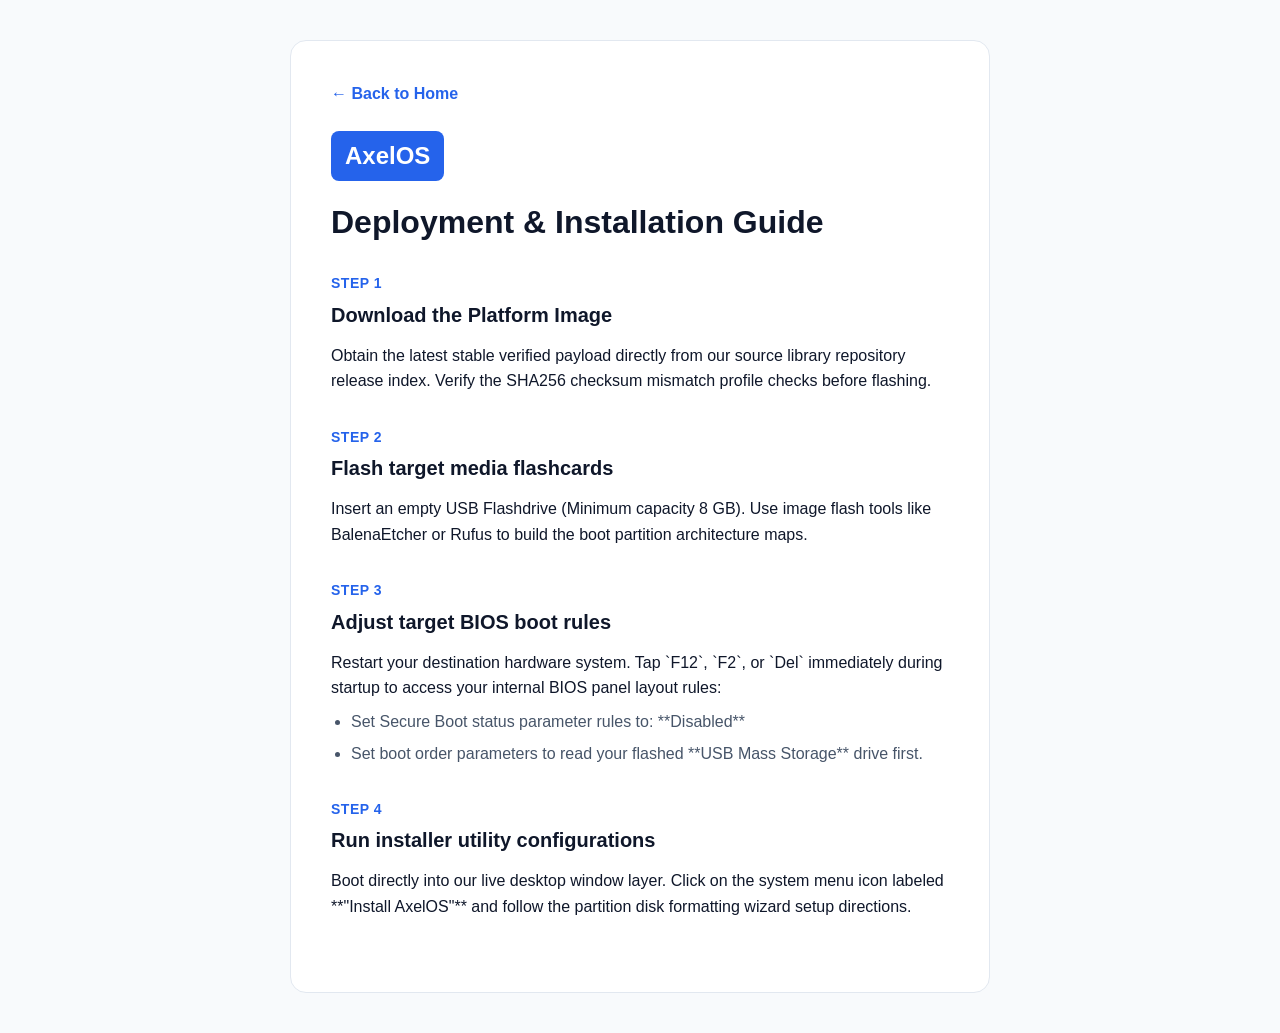
==== guide/index.html @ 76dee12b "Create index.html" ====
<!DOCTYPE html>
<html lang="en">
<head>
    <meta charset="UTF-8">
    <meta name="viewport" content="width=device-width, initial-scale=1.0">
    <title>AxelOS - Installation Guide</title>
    <style>
        * { box-sizing: border-box; margin: 0; padding: 0; }
        body { font-family: -apple-system, BlinkMacSystemFont, "Segoe UI", Roboto, sans-serif; background-color: #f8fafc; color: #0f172a; padding: 40px 20px; line-height: 1.6; }
        .guide-box { max-width: 700px; margin: 0 auto; background: white; padding: 40px; border-radius: 16px; border: 1px solid #e2e8f0; }
        .back-link { display: inline-block; text-decoration: none; color: #2563eb; font-weight: 600; margin-bottom: 24px; }
        .logo-text { font-size: 24px; font-weight: 800; color: #ffffff; background: #2563eb; padding: 6px 14px; border-radius: 8px; display: inline-block; margin-bottom: 16px; }
        h1 { font-size: 32px; font-weight: 800; margin-bottom: 24px; tracking: -0.5px; }
        .step { margin-bottom: 32px; }
        .step-num { font-size: 14px; font-weight: 700; color: #2563eb; text-transform: uppercase; letter-spacing: 0.5px; }
        h3 { font-size: 20px; font-weight: 700; margin: 4px 0 12px 0; }
        ol, ul { padding-left: 20px; margin-top: 8px; color: #475569; }
        li { margin-bottom: 6px; }
    </style>
</head>
<body>

    <div class="guide-box">
        <a href="../" class="back-link">&larr; Back to Home</a><br>
        <div class="logo-text">AxelOS</div>
        <h1>Deployment & Installation Guide</h1>

        <div class="step">
            <div class="step-num">Step 1</div>
            <h3>Download the Platform Image</h3>
            <p>Obtain the latest stable verified payload directly from our source library repository release index. Verify the SHA256 checksum mismatch profile checks before flashing.</p>
        </div>

        <div class="step">
            <div class="step-num">Step 2</div>
            <h3>Flash target media flashcards</h3>
            <p>Insert an empty USB Flashdrive (Minimum capacity 8 GB). Use image flash tools like BalenaEtcher or Rufus to build the boot partition architecture maps.</p>
        </div>

        <div class="step">
            <div class="step-num">Step 3</div>
            <h3>Adjust target BIOS boot rules</h3>
            <p>Restart your destination hardware system. Tap `F12`, `F2`, or `Del` immediately during startup to access your internal BIOS panel layout rules:</p>
            <ul>
                <li>Set Secure Boot status parameter rules to: **Disabled**</li>
                <li>Set boot order parameters to read your flashed **USB Mass Storage** drive first.</li>
            </ul>
        </div>

        <div class="step">
            <div class="step-num">Step 4</div>
            <h3>Run installer utility configurations</h3>
            <p>Boot directly into our live desktop window layer. Click on the system menu icon labeled **"Install AxelOS"** and follow the partition disk formatting wizard setup directions.</p>
        </div>
    </div>

</body>
</html>
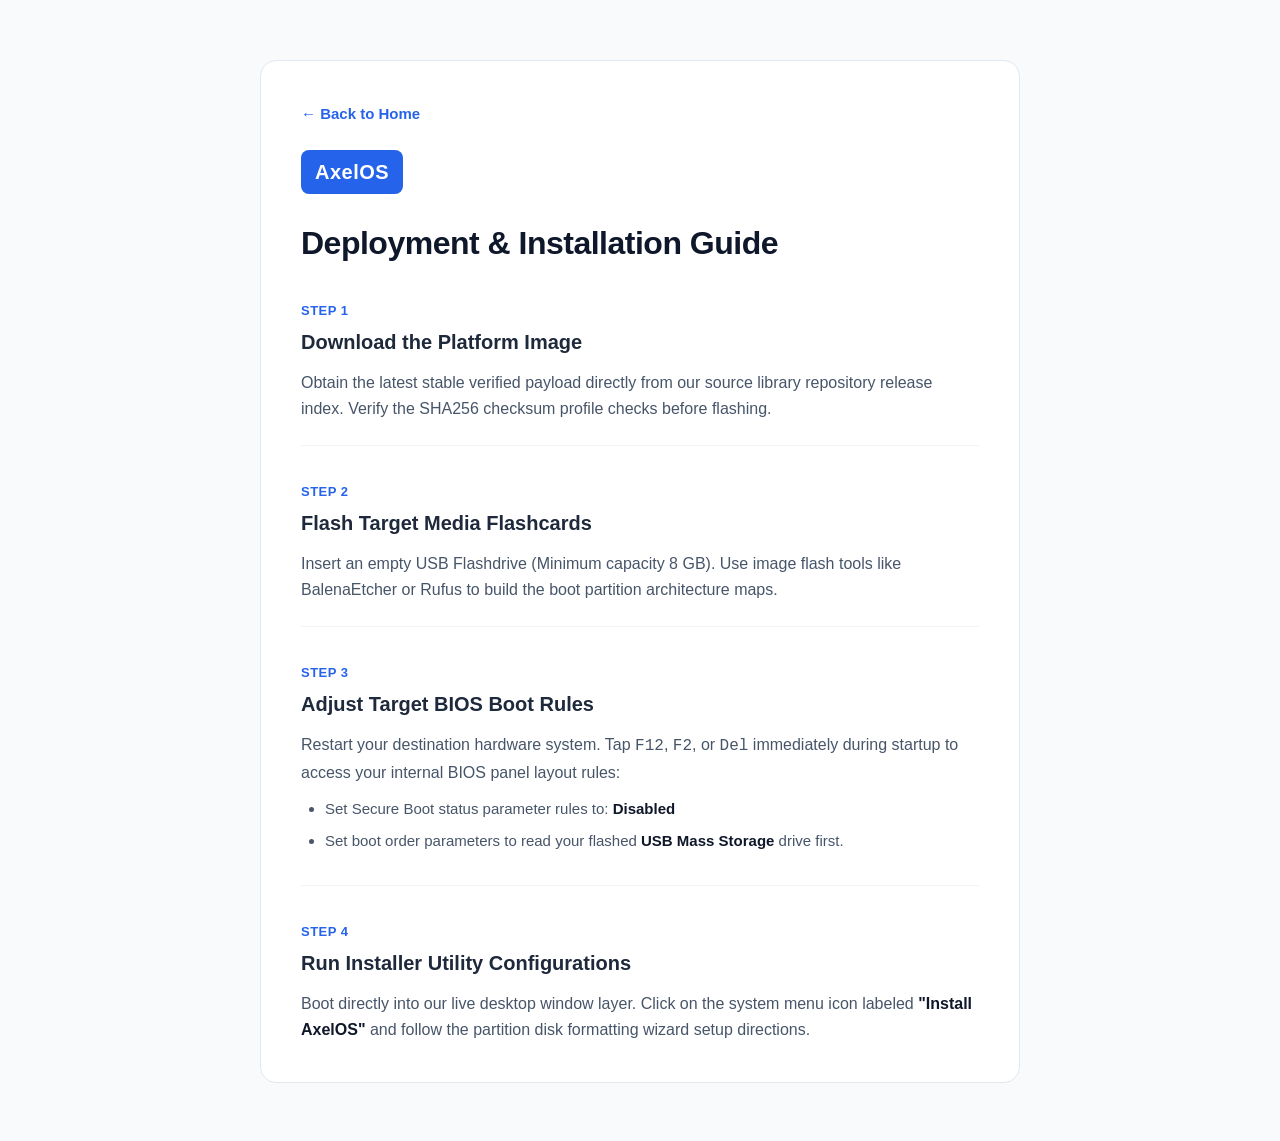
==== commit e492d4be: "Update index.html" ====
--- a/guide/index.html
+++ b/guide/index.html
@@ -6,51 +6,64 @@
     <title>AxelOS - Installation Guide</title>
     <style>
         * { box-sizing: border-box; margin: 0; padding: 0; }
-        body { font-family: -apple-system, BlinkMacSystemFont, "Segoe UI", Roboto, sans-serif; background-color: #f8fafc; color: #0f172a; padding: 40px 20px; line-height: 1.6; }
-        .guide-box { max-width: 700px; margin: 0 auto; background: white; padding: 40px; border-radius: 16px; border: 1px solid #e2e8f0; }
-        .back-link { display: inline-block; text-decoration: none; color: #2563eb; font-weight: 600; margin-bottom: 24px; }
-        .logo-text { font-size: 24px; font-weight: 800; color: #ffffff; background: #2563eb; padding: 6px 14px; border-radius: 8px; display: inline-block; margin-bottom: 16px; }
-        h1 { font-size: 32px; font-weight: 800; margin-bottom: 24px; tracking: -0.5px; }
-        .step { margin-bottom: 32px; }
-        .step-num { font-size: 14px; font-weight: 700; color: #2563eb; text-transform: uppercase; letter-spacing: 0.5px; }
-        h3 { font-size: 20px; font-weight: 700; margin: 4px 0 12px 0; }
-        ol, ul { padding-left: 20px; margin-top: 8px; color: #475569; }
-        li { margin-bottom: 6px; }
+        body { font-family: -apple-system, BlinkMacSystemFont, "Segoe UI", Roboto, sans-serif; background-color: #f8fafc; color: #0f172a; padding: 60px 20px; line-height: 1.6; }
+        
+        /* Fixed layout container wrapper */
+        .guide-box { max-width: 760px; margin: 0 auto; background: #ffffff; padding: 40px; border-radius: 16px; border: 1px solid #e2e8f0; shadow: 0 1px 3px rgba(0,0,0,0.05); }
+        
+        .back-link { display: inline-block; text-decoration: none; color: #2563eb; font-weight: 600; margin-bottom: 24px; font-size: 15px; }
+        .back-link:hover { text-decoration: underline; }
+        
+        .logo-badge { font-size: 20px; font-weight: 800; color: #ffffff; background: #2563eb; padding: 6px 14px; border-radius: 8px; display: inline-block; letter-spacing: 0.5px; margin-bottom: 24px; }
+        h1 { font-size: 32px; font-weight: 800; margin-bottom: 32px; letter-spacing: -0.5px; color: #0f172a; }
+        
+        .step { margin-bottom: 36px; padding-bottom: 24px; border-bottom: 1px solid #f1f5f9; }
+        .step:last-child { border-bottom: none; margin-bottom: 0; padding-bottom: 0; }
+        
+        .step-num { font-size: 13px; font-weight: 700; color: #2563eb; text-transform: uppercase; letter-spacing: 0.5px; }
+        h3 { font-size: 20px; font-weight: 700; margin: 4px 0 12px 0; color: #1e293b; }
+        p { color: #475569; font-size: 16px; }
+        
+        ul { padding-left: 24px; margin-top: 12px; color: #475569; }
+        li { margin-bottom: 8px; font-size: 15px; }
+        strong { color: #0f172a; font-weight: 600; }
     </style>
 </head>
 <body>
 
     <div class="guide-box">
-        <a href="../" class="back-link">&larr; Back to Home</a><br>
-        <div class="logo-text">AxelOS</div>
+        <!-- Relative link to go straight back to your homepage -->
+        <a href="../" class="back-link">&larr; Back to Home</a>
+        <br>
+        <div class="logo-badge">AxelOS</div>
         <h1>Deployment & Installation Guide</h1>
 
         <div class="step">
             <div class="step-num">Step 1</div>
             <h3>Download the Platform Image</h3>
-            <p>Obtain the latest stable verified payload directly from our source library repository release index. Verify the SHA256 checksum mismatch profile checks before flashing.</p>
+            <p>Obtain the latest stable verified payload directly from our source library repository release index. Verify the SHA256 checksum profile checks before flashing.</p>
         </div>
 
         <div class="step">
             <div class="step-num">Step 2</div>
-            <h3>Flash target media flashcards</h3>
+            <h3>Flash Target Media Flashcards</h3>
             <p>Insert an empty USB Flashdrive (Minimum capacity 8 GB). Use image flash tools like BalenaEtcher or Rufus to build the boot partition architecture maps.</p>
         </div>
 
         <div class="step">
             <div class="step-num">Step 3</div>
-            <h3>Adjust target BIOS boot rules</h3>
-            <p>Restart your destination hardware system. Tap `F12`, `F2`, or `Del` immediately during startup to access your internal BIOS panel layout rules:</p>
+            <h3>Adjust Target BIOS Boot Rules</h3>
+            <p>Restart your destination hardware system. Tap <code>F12</code>, <code>F2</code>, or <code>Del</code> immediately during startup to access your internal BIOS panel layout rules:</p>
             <ul>
-                <li>Set Secure Boot status parameter rules to: **Disabled**</li>
-                <li>Set boot order parameters to read your flashed **USB Mass Storage** drive first.</li>
+                <li>Set Secure Boot status parameter rules to: <strong>Disabled</strong></li>
+                <li>Set boot order parameters to read your flashed <strong>USB Mass Storage</strong> drive first.</li>
             </ul>
         </div>
 
         <div class="step">
             <div class="step-num">Step 4</div>
-            <h3>Run installer utility configurations</h3>
-            <p>Boot directly into our live desktop window layer. Click on the system menu icon labeled **"Install AxelOS"** and follow the partition disk formatting wizard setup directions.</p>
+            <h3>Run Installer Utility Configurations</h3>
+            <p>Boot directly into our live desktop window layer. Click on the system menu icon labeled <strong>"Install AxelOS"</strong> and follow the partition disk formatting wizard setup directions.</p>
         </div>
     </div>
 
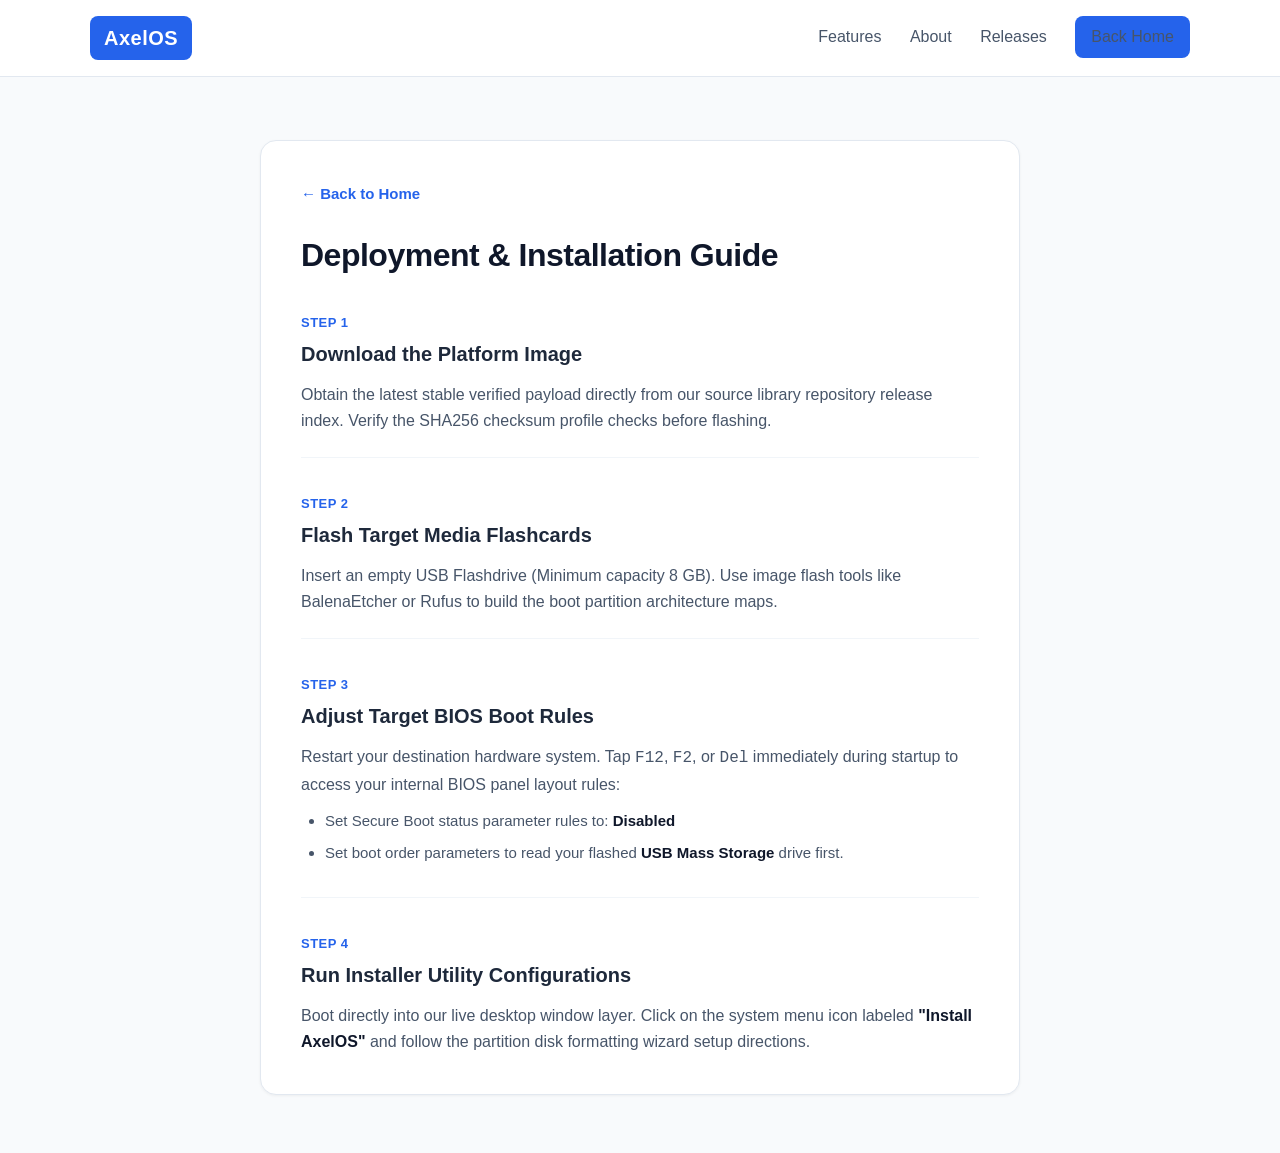
==== commit beb563b1: "Update index.html" ====
--- a/guide/index.html
+++ b/guide/index.html
@@ -7,35 +7,43 @@
     <style>
         * { box-sizing: border-box; margin: 0; padding: 0; }
         body { font-family: -apple-system, BlinkMacSystemFont, "Segoe UI", Roboto, sans-serif; background-color: #f8fafc; color: #0f172a; padding: 60px 20px; line-height: 1.6; }
+        nav { background: #ffffff; border-bottom: 1px solid #e2e8f0; position: fixed; top: 0; left: 0; right: 0; z-index: 100; }
+        .nav-container { max-width: 1100px; margin: 0 auto; padding: 0 20px; display: flex; justify-content: space-between; items: center; padding: 16px 0; }
+        .logo-text { font-size: 20px; font-weight: 800; color: #ffffff; background: #2563eb; padding: 6px 14px; border-radius: 8px; letter-spacing: 0.5px; text-decoration: none; }
+        .nav-links a { margin-left: 24px; text-decoration: none; color: #475569; font-weight: 500; transition: color 0.2s; }
+        .nav-links a:hover { color: #2563eb; }
+        .btn { background: #2563eb; color: #ffffff; padding: 8px 16px; border-radius: 8px; text-decoration: none; font-weight: 500; display: inline-block; }
         
-        /* Fixed layout container wrapper */
-        .guide-box { max-width: 760px; margin: 0 auto; background: #ffffff; padding: 40px; border-radius: 16px; border: 1px solid #e2e8f0; shadow: 0 1px 3px rgba(0,0,0,0.05); }
-        
+        .guide-box { max-width: 760px; margin: 80px auto 0 auto; background: #ffffff; padding: 40px; border-radius: 16px; border: 1px solid #e2e8f0; box-shadow: 0 1px 3px rgba(0,0,0,0.05); }
         .back-link { display: inline-block; text-decoration: none; color: #2563eb; font-weight: 600; margin-bottom: 24px; font-size: 15px; }
         .back-link:hover { text-decoration: underline; }
-        
-        .logo-badge { font-size: 20px; font-weight: 800; color: #ffffff; background: #2563eb; padding: 6px 14px; border-radius: 8px; display: inline-block; letter-spacing: 0.5px; margin-bottom: 24px; }
         h1 { font-size: 32px; font-weight: 800; margin-bottom: 32px; letter-spacing: -0.5px; color: #0f172a; }
         
         .step { margin-bottom: 36px; padding-bottom: 24px; border-bottom: 1px solid #f1f5f9; }
         .step:last-child { border-bottom: none; margin-bottom: 0; padding-bottom: 0; }
-        
         .step-num { font-size: 13px; font-weight: 700; color: #2563eb; text-transform: uppercase; letter-spacing: 0.5px; }
         h3 { font-size: 20px; font-weight: 700; margin: 4px 0 12px 0; color: #1e293b; }
         p { color: #475569; font-size: 16px; }
-        
         ul { padding-left: 24px; margin-top: 12px; color: #475569; }
         li { margin-bottom: 8px; font-size: 15px; }
         strong { color: #0f172a; font-weight: 600; }
     </style>
 </head>
 <body>
-
+    <!-- Independent, static navigation element for the guide subpage -->
+    <nav>
+        <div class="nav-container">
+            <a href="../" class="logo-text">AxelOS</a>
+            <div class="nav-links">
+                <a href="../#features">Features</a>
+                <a href="../#about">About</a>
+                <a href="../#releases">Releases</a>
+                <a href="../" class="btn">Back Home</a>
+            </div>
+        </div>
+    </nav>
     <div class="guide-box">
-        <!-- Relative link to go straight back to your homepage -->
         <a href="../" class="back-link">&larr; Back to Home</a>
-        <br>
-        <div class="logo-badge">AxelOS</div>
         <h1>Deployment & Installation Guide</h1>
 
         <div class="step">
@@ -66,6 +74,5 @@
             <p>Boot directly into our live desktop window layer. Click on the system menu icon labeled <strong>"Install AxelOS"</strong> and follow the partition disk formatting wizard setup directions.</p>
         </div>
     </div>
-
 </body>
 </html>
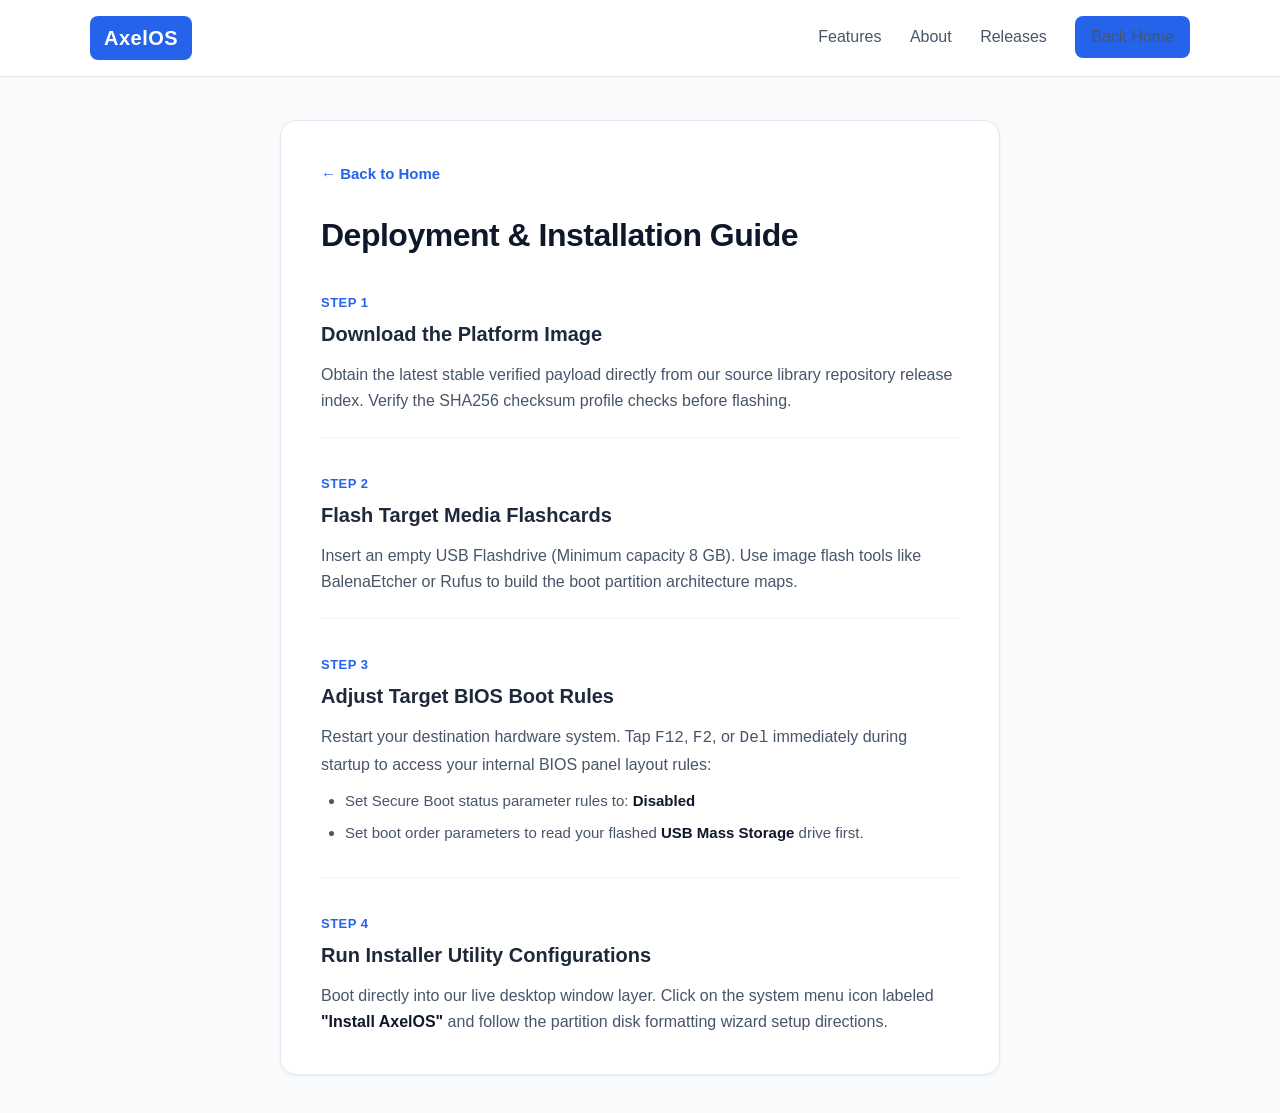
==== commit 009483dc: "Update index.html" ====
--- a/guide/index.html
+++ b/guide/index.html
@@ -6,15 +6,17 @@
     <title>AxelOS - Installation Guide</title>
     <style>
         * { box-sizing: border-box; margin: 0; padding: 0; }
-        body { font-family: -apple-system, BlinkMacSystemFont, "Segoe UI", Roboto, sans-serif; background-color: #f8fafc; color: #0f172a; padding: 60px 20px; line-height: 1.6; }
+        body { font-family: -apple-system, BlinkMacSystemFont, "Segoe UI", Roboto, sans-serif; background-color: #f8fafc; color: #0f172a; padding-top: 80px; line-height: 1.6; }
+        
         nav { background: #ffffff; border-bottom: 1px solid #e2e8f0; position: fixed; top: 0; left: 0; right: 0; z-index: 100; }
         .nav-container { max-width: 1100px; margin: 0 auto; padding: 0 20px; display: flex; justify-content: space-between; items: center; padding: 16px 0; }
         .logo-text { font-size: 20px; font-weight: 800; color: #ffffff; background: #2563eb; padding: 6px 14px; border-radius: 8px; letter-spacing: 0.5px; text-decoration: none; }
-        .nav-links a { margin-left: 24px; text-decoration: none; color: #475569; font-weight: 500; transition: color 0.2s; }
+        .nav-links a { margin-left: 24px; text-decoration: none; color: #475569; font-weight: 500; }
         .nav-links a:hover { color: #2563eb; }
         .btn { background: #2563eb; color: #ffffff; padding: 8px 16px; border-radius: 8px; text-decoration: none; font-weight: 500; display: inline-block; }
         
-        .guide-box { max-width: 760px; margin: 80px auto 0 auto; background: #ffffff; padding: 40px; border-radius: 16px; border: 1px solid #e2e8f0; box-shadow: 0 1px 3px rgba(0,0,0,0.05); }
+        .guide-container { max-width: 760px; margin: 40px auto; padding: 0 20px; }
+        .guide-box { background: #ffffff; padding: 40px; border-radius: 16px; border: 1px solid #e2e8f0; box-shadow: 0 1px 3px rgba(0,0,0,0.05); }
         .back-link { display: inline-block; text-decoration: none; color: #2563eb; font-weight: 600; margin-bottom: 24px; font-size: 15px; }
         .back-link:hover { text-decoration: underline; }
         h1 { font-size: 32px; font-weight: 800; margin-bottom: 32px; letter-spacing: -0.5px; color: #0f172a; }
@@ -30,49 +32,54 @@
     </style>
 </head>
 <body>
-    <!-- Independent, static navigation element for the guide subpage -->
+
     <nav>
         <div class="nav-container">
-            <a href="../" class="logo-text">AxelOS</a>
+            <!-- Explicitly points back to the main homepage root file -->
+            <a href="../index.html" class="logo-text">AxelOS</a>
             <div class="nav-links">
-                <a href="../#features">Features</a>
-                <a href="../#about">About</a>
-                <a href="../#releases">Releases</a>
-                <a href="../" class="btn">Back Home</a>
+                <a href="../index.html#features">Features</a>
+                <a href="../index.html#about">About</a>
+                <a href="../index.html#releases">Releases</a>
+                <a href="../index.html" class="btn">Back Home</a>
             </div>
         </div>
     </nav>
-    <div class="guide-box">
-        <a href="../" class="back-link">&larr; Back to Home</a>
-        <h1>Deployment & Installation Guide</h1>
+    <div class="guide-container">
+        <div class="guide-box">
+            <!-- Explicitly points back to the main homepage root file -->
+            <a href="../index.html" class="back-link">&larr; Back to Home</a>
+            <h1>Deployment & Installation Guide</h1>
 
-        <div class="step">
-            <div class="step-num">Step 1</div>
-            <h3>Download the Platform Image</h3>
-            <p>Obtain the latest stable verified payload directly from our source library repository release index. Verify the SHA256 checksum profile checks before flashing.</p>
-        </div>
+            <div class="step">
+                <div class="step-num">Step 1</div>
+                <h3>Download the Platform Image</h3>
+                <p>Obtain the latest stable verified payload directly from our source library repository release index. Verify the SHA256 checksum profile checks before flashing.</p>
+            </div>
 
-        <div class="step">
-            <div class="step-num">Step 2</div>
-            <h3>Flash Target Media Flashcards</h3>
-            <p>Insert an empty USB Flashdrive (Minimum capacity 8 GB). Use image flash tools like BalenaEtcher or Rufus to build the boot partition architecture maps.</p>
-        </div>
+            <div class="step">
+                <div class="step-num">Step 2</div>
+                <h3>Flash Target Media Flashcards</h3>
+                <p>Insert an empty USB Flashdrive (Minimum capacity 8 GB). Use image flash tools like BalenaEtcher or Rufus to build the boot partition architecture maps.</p>
+            </div>
 
-        <div class="step">
-            <div class="step-num">Step 3</div>
-            <h3>Adjust Target BIOS Boot Rules</h3>
-            <p>Restart your destination hardware system. Tap <code>F12</code>, <code>F2</code>, or <code>Del</code> immediately during startup to access your internal BIOS panel layout rules:</p>
-            <ul>
-                <li>Set Secure Boot status parameter rules to: <strong>Disabled</strong></li>
-                <li>Set boot order parameters to read your flashed <strong>USB Mass Storage</strong> drive first.</li>
-            </ul>
-        </div>
+            <div class="step">
+                <div class="step-num">Step 3</div>
+                <h3>Adjust Target BIOS Boot Rules</h3>
+                <p>Restart your destination hardware system. Tap <code>F12</code>, <code>F2</code>, or <code>Del</code> immediately during startup to access your internal BIOS panel layout rules:</p>
+                <ul>
+                    <li>Set Secure Boot status parameter rules to: <strong>Disabled</strong></li>
+                    <li>Set boot order parameters to read your flashed <strong>USB Mass Storage</strong> drive first.</li>
+                </ul>
+            </div>
 
-        <div class="step">
-            <div class="step-num">Step 4</div>
-            <h3>Run Installer Utility Configurations</h3>
-            <p>Boot directly into our live desktop window layer. Click on the system menu icon labeled <strong>"Install AxelOS"</strong> and follow the partition disk formatting wizard setup directions.</p>
+            <div class="step">
+                <div class="step-num">Step 4</div>
+                <h3>Run Installer Utility Configurations</h3>
+                <p>Boot directly into our live desktop window layer. Click on the system menu icon labeled <strong>"Install AxelOS"</strong> and follow the partition disk formatting wizard setup directions.</p>
+            </div>
         </div>
     </div>
+
 </body>
 </html>
